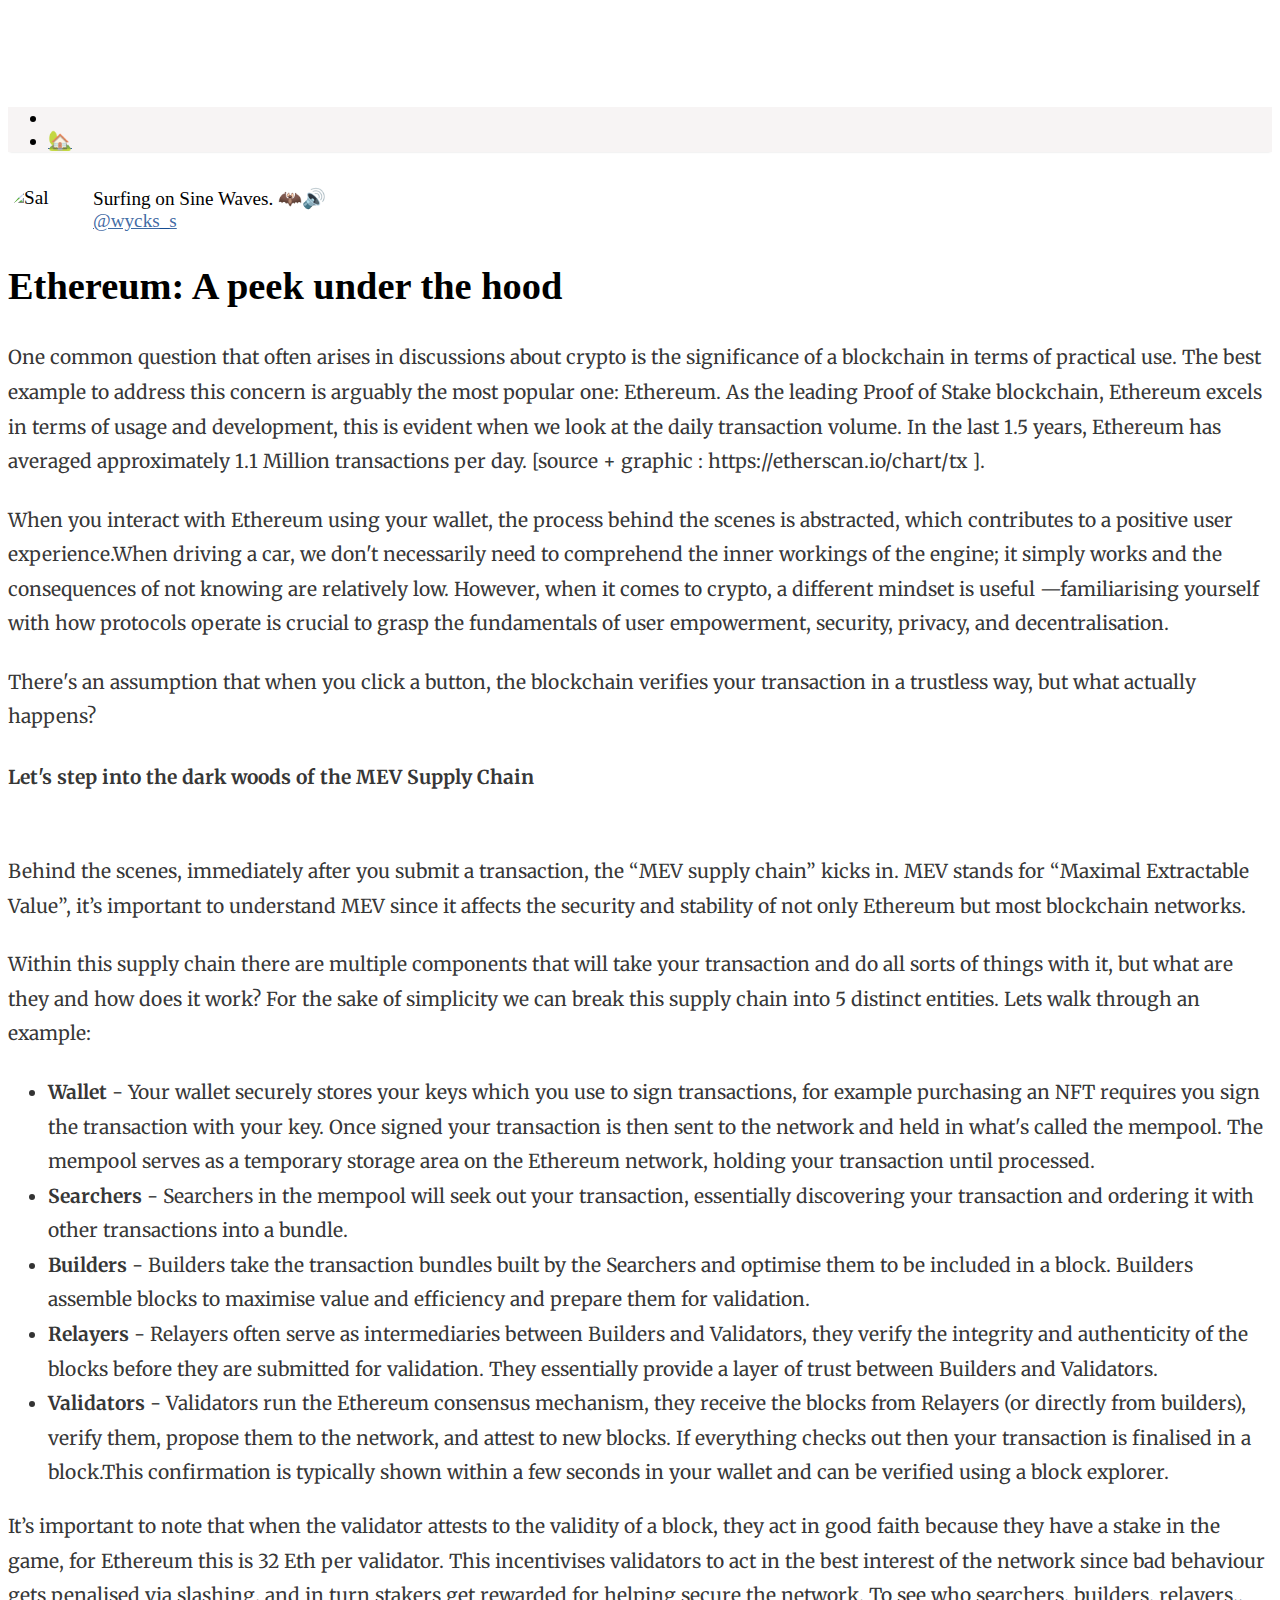
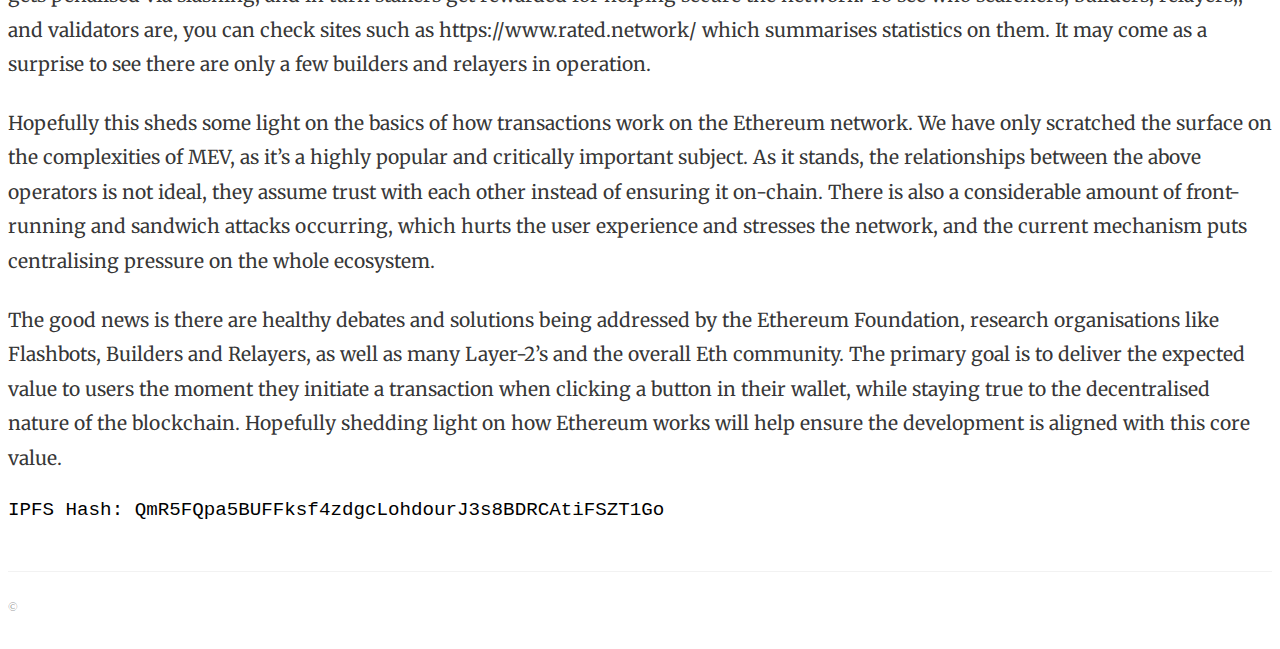
==== writing/ethereum-MEV.html @ a598f078 "Just Changes to files" ====
<!DOCTYPE html>
<html lang="en">
<head>
<meta charset="utf-8">
<meta name="viewport" content="width=device-width, initial-scale=1, shrink-to-fit=no">
<meta name="description" content="">
<meta name="author" content="">
<link rel="icon" href="../assets/img/favicon.ico">
<title>Eth MEV page</title>
<!-- Bootstrap core CSS -->
<link href="../assets/css/bootstrap.min.css" rel="stylesheet">
<!-- Fonts -->
<link href="../assets/css/font-awesome.css" rel="stylesheet">
<link href="https://fonts.googleapis.com/css?family=Righteous%7CMerriweather:300,300i,400,400i,700,700i" rel="stylesheet">
<!-- Custom styles for this template -->
<link href="../assets/css/mediumish.css" rel="stylesheet">
</head>
<body>

<!-- Begin Nav
================================================== -->
<nav class="navbar navbar-toggleable-md navbar-light bg-white fixed-top mediumnavigation">
<div class="container">
	<!-- Begin Logo -->
	<!-- End Logo -->
	<div>
		<!-- Begin Menu -->
		<ul class="navbar-nav">
			<li>
				<li><a href="#">🏡</a></li>
			</li>
		</ul>
		<!-- End Menu -->
	</div>
</div>
</nav>
<!-- End Nav
================================================== -->

<!-- Begin Article
================================================== -->
<div class="container">
	<div class="row">
		<!-- Begin Fixed Left Share -->
		<div class="col-md-2 col-xs-12">
			<div class="share">
			</div>
		</div>
		<!-- End Fixed Left Share -->
		<!-- Begin Post -->
		<div class="col-md-8 col-md-offset-2 col-xs-12">
			<div class="mainheading">

				<!-- Begin Top Meta -->
				<div class="row post-top-meta">
					<div class="col-md-2">
						<img class="author-thumb" src="../assets/img/toot.jpg" alt="Sal">
					</div>
					<div class="col-md-10">
						<a class="link-dark"></a> Surfing on Sine Waves. 🦇🔊
						<br>
						<a href="https://twitter.com/wycks_s" >@wycks_s</a>
					</div>
				</div>
				<!-- End Top Meta -->
				<h1 class="posttitle">Ethereum: A peek under the hood</h1>
			</div>

			<!-- Begin Post Content -->
			<div class="article-post">

				<p>One common question that often arises in discussions about crypto is the significance of a blockchain in terms of practical use. The best example to address this concern is arguably the most popular one: Ethereum. As the leading Proof of Stake blockchain, Ethereum excels in terms of usage and development, this is evident when we look at the daily transaction volume. In the last 1.5 years, Ethereum has averaged  approximately 1.1 Million transactions per day. [source + graphic : https://etherscan.io/chart/tx ]. </p>

				<p>
					When you interact with Ethereum using your wallet, the process behind the scenes is abstracted, which contributes to a positive user experience.When driving a car, we don't necessarily need to comprehend the inner workings of the engine; it simply works and the consequences of not knowing are relatively low. However, when it comes to crypto, a different mindset is useful —familiarising yourself with how protocols operate is crucial to grasp the fundamentals of user empowerment, security, privacy, and decentralisation.
				</p>
				<p>There's an assumption that when you click a button, the blockchain verifies your transaction in a trustless way, but what actually happens?</p>

				<h4>Let's step into the dark woods of the MEV Supply Chain</h4>
				<br>
				<p>Behind the scenes, immediately after you submit a transaction, the “MEV supply chain” kicks in. MEV stands for “Maximal Extractable Value”, it’s important to understand MEV since it affects the security and stability of not only Ethereum but most blockchain networks.</p>
				<p>Within this supply chain there are multiple components that will take your transaction and do all sorts of things with it, but what are they and how does it work? For the sake of simplicity we can break this supply chain into 5 distinct entities. Lets walk through an example:</p>
				<ul>
					<li><b>Wallet</b> - Your wallet securely stores your keys which you use to sign transactions, for example purchasing an NFT requires you sign the transaction with your key. Once signed your transaction is then sent to the network and held in what's called the mempool. The mempool serves as a temporary storage area on the Ethereum network, holding your transaction until processed.</li>
					<li><b>Searchers</b> - Searchers in the mempool will seek out your transaction, essentially discovering your transaction and ordering it with other transactions into a bundle.</li>
					<li><b>Builders</b> - Builders take the transaction bundles built by the Searchers and optimise them to be included in a block. Builders assemble blocks to maximise value and efficiency and prepare them for validation.</li>
					<li><b>Relayers</b> - Relayers often serve as intermediaries between Builders and Validators, they verify the integrity and authenticity of the blocks before they are submitted for validation. They essentially provide a layer of trust between Builders and Validators.</li>
					<li><b>Validators</b> -  Validators run the Ethereum consensus mechanism, they receive the blocks from Relayers (or directly from builders), verify them, propose them to the network, and attest to new blocks. If everything checks out then your transaction is finalised in a block.This confirmation is typically shown within a few seconds in your wallet and can be verified using a block explorer.</li>
				</ul>
				<p>It’s important to note that when the validator attests to the validity of a block, they act in good faith because they have a stake in the game, for Ethereum this is 32 Eth per validator. This incentivises validators to act in the best interest of the network since bad behaviour gets penalised via slashing, and in turn stakers get rewarded for helping secure the network. To see who searchers, builders, relayers,, and validators are, you can check sites such as https://www.rated.network/ which summarises statistics on them. It may come as a surprise to see there are only a few builders and relayers in operation.</p>
				<p>Hopefully this sheds some light on the basics of how transactions work on the Ethereum network. We have only scratched the surface on the complexities of MEV, as it’s a highly popular and critically important subject. As it stands, the relationships between the above operators is not ideal, they assume trust with each other instead of ensuring it on-chain. There is also a considerable amount of front-running and sandwich attacks occurring, which hurts the user experience and stresses the network, and the current mechanism puts centralising pressure on the whole ecosystem.</p>
				<p>The good news is there are healthy debates and solutions being addressed by the Ethereum Foundation, research organisations like Flashbots, Builders and Relayers, as well as many Layer-2’s and the overall Eth community. The primary goal is to deliver the expected value to users the moment they initiate a transaction when clicking a button in their wallet, while staying true to the decentralised nature of the blockchain. Hopefully shedding light on how Ethereum works will help ensure the development is aligned with this core value.</p>


			</div>
			<!-- End Post Content -->
			<pre>IPFS Hash: QmR5FQpa5BUFFksf4zdgcLohdourJ3s8BDRCAtiFSZT1Go</pre>
		</div>
		<!-- End Post -->

	</div>
</div>
<!-- End Article
================================================== -->
<!-- Begin Footer
================================================== -->
<div class="container">
	<div class="footer">
		<p class="pull-left">
			 &copy;
		</p>
		<div class="clearfix">
		</div>
	</div>
</div>
<!-- End Footer
================================================== -->
</body>
</html>
---- assets/css/mediumish.css ----
body {
	padding-top:5rem;
	font-size: 1.2rem !important;
}
.mainheading {
	padding:1rem 0rem;
}

.arrowthing{
color: grey;
}
a {
	color: rgb(12 69 141 / 80%);
}
a:hover {
	transition:all 0.2s;
	color: rgb(12 69 141) !important;
}
.mediumnavigation {
	background:rgb(247 244 244 / 97%);
	box-shadow:0 2px 2px -2px rgba(0,0,0,.15);
}

.article-post a{
	color: rgb(58 150 221);
}

section {
	margin-bottom:20px;
}
.section-title h2 {
	border-bottom:1px solid rgba(0,0,0,.15);
	margin-bottom:25px;
	font-weight:700;
	font-size:1.4rem;
	margin-bottom:27px;
}
.section-title span {
	border-bottom:1px solid rgba(0,0,0,.44);
	display:inline-block;
	padding-bottom:20px;
	margin-bottom:-1px;
}
@media (min-width:576px) {
	.card-columns.listfeaturedtag {
		-webkit-column-count:2;
		-moz-column-count:2;
		column-count:2;
	}
}
@media (min-width:992px) {
	.navbar-toggleable-md .navbar-nav .nav-link {
		padding-right:.7rem;
		padding-left:.7rem;
	}
}
.card-columns .card {
	margin-bottom:20px;
}
.listfeaturedtag .wrapthumbnail {
	height:258px;
	flex:0 0 auto;
}
.listfeaturedtag .card {
	border:1px solid rgba(0,0,0,.1);
	border-radius:2px;
	height:260px;
	padding-left:0;
	margin-bottom:15px;
}
.listfeaturedtag .thumbnail {
	background-size:cover;
	height:100%;
	display:block;
	background-position:38% 22% !important;
	background-origin:border-box!important;
	border-top-left-radius:2px;
}
.listfeaturedtag .card-block {
	padding-left:0;
}
.listfeaturedtag h2.card-title,.listrecent h2.card-title {
	font-size:1.3rem;
	font-weight:700;
	line-height: 1.25;
}
.listfeaturedtag h2.card-title a,.listrecent h2.card-title a {
	color:rgba(0,0,0,.8);
}
.listfeaturedtag h2.card-title a:hover,.listrecent h2.card-title a:hover {
	color:rgba(0,0,0,.6);
	text-decoration:none;
}
.listfeaturedtag h4.card-text,.listrecent h4.card-text {
	color:rgba(0,0,0,.44);
	font-size:0.95rem;
	line-height:1.4;
	font-weight:400;
}
.listfeaturedtag .wrapfooter {
	position:absolute;
	bottom:20px;
	font-size:12px;
	display:block;
	width:85%;
}
.listrecent .wrapfooter {
	font-size:12px;
	margin-top:30px;
}
.author-thumb {
	width:40px;
	height:40px;
	float:left;
	margin-right:13px;
	border-radius:100%;
}
.post-top-meta {
	margin-bottom:2rem;
}
.post-top-meta .author-thumb {
	width:72px;
	height:72px;
}
.post-top-meta.authorpage .author-thumb {
	margin-top:40px;
}
.post-top-meta span {
	font-size:0.9rem;
	color:rgba(0,0,0,.44);
	display:inline-block;
}
.post-top-meta .author-description {
	margin-bottom:5px;
	margin-top:5px;
	font-size:0.95rem;
}
.author-meta {
	flex:1 1 auto;
	white-space:nowrap!important;
	text-overflow:ellipsis!important;
	overflow:hidden!important;
}
span.post-name,span.post-date,span.author-meta {
	display:inline-block;
}
span.post-date,span.post-read {
	color:rgba(0,0,0,.44);
}
span.post-read-more {
	align-items:center;
	display:inline-block;
	float:right;
	margin-top:8px;
}
span.post-read-more a {
	color:rgba(0,0,0,.44);
}
span.post-name a,span.post-read-more a:hover {
	color:rgba(0,0,0,.8);
}
.dot:after {
	content:"·";
	margin-left:3px;
	margin-right:3px;
}
.mediumnavigation .form-control {
	font-size:0.8rem;
	border-radius:30px;
	overflow:hidden;
	border:1px solid rgba(0,0,0,0.04);
}
.mediumnavigation .form-inline {
	margin-left:15px;
}
.mediumnavigation .form-inline .btn {
	margin-left:-50px;
	border:0;
	border-radius:30px;
	cursor:pointer;
}
.mediumnavigation .form-inline .btn:hover,.mediumnavigation .form-inline .btn:active {
	background:transparent;
	color:green;
}
.mediumnavigation .navbar-brand {
	font-weight:500;
}
.mediumnavigation .dropdown-menu {
	border:1px solid rgba(0,0,0,0.08);
	margin:.5rem 0 0;
}
.mediumnavigation .nav-item,.dropdown-menu {
	font-size:0.9rem;
}
.mediumnavigation .search-icon {
	margin-left:-40px;
	display:inline-block;
	margin-top:3px;
	cursor:pointer;
}
.mediumnavigation .navbar-brand img {
	max-height:30px;
	margin-right:5px;
}
.mainheading h1.sitetitle {
	font-family:Righteous;
}
.mainheading h1.posttitle {
	font-weight:700;
	margin-bottom:1rem;
}
.footer {
	border-top:1px solid rgba(0,0,0,.05)!important;
	padding-top:15px;
	padding-bottom:12px;
	font-size:0.8rem;
	color:rgba(0,0,0,.44);
	margin-top:50px;
}
.link-dark {
	color:rgba(0,0,0,.8);
}
.article-post {
	font-family:Merriweather;
	font-size:1.2rem;
	line-height:1.8;
	color:rgba(0,0,0,.8);
}
blockquote {
	border-left:4px solid #f7630c;
	padding:0 20px;
	font-style:italic;
	color:rgba(0,0,0,.5);
}
.article-post p,.article-post blockquote {
	margin:0 0 1.5rem 0;
}
.featured-image {
	display:block;
	margin:0px auto;
	margin-bottom:1.5rem;
}
.share {
	text-align:center;
	margin-top:20px;
}
.share p {
	margin-bottom:10px;
	font-size:0.95rem;
}
.share {
	display:none;
}
.share ul li {
	display:inline-block;
	margin-bottom:5px;
}
.share ul {
	padding-left:0;
	margin-left:0;
}
.svgIcon {
	vertical-align:middle;
}
@media (min-width:1024px) {
	.share {
		position:fixed;
		display:block;
	}
	.share ul li {
		display:block;
	}
}
@media (max-width:999px) {
	.listfeaturedtag .wrapthumbnail, .listfeaturedtag .col-md-7 {
		width:100%;
		max-width:100%;
		-webkit-box-flex: 0;
		-webkit-flex: 100%;
		-ms-flex: 100%;
		flex: 100%;
	}
	.listfeaturedtag .wrapthumbnail {
		height:250px;
	}
	.listfeaturedtag .card {
		height:auto;
	}
	.listfeaturedtag .wrapfooter {
		position:relative;
		margin-top:30px;
	}
	.listfeaturedtag .card-block {
		padding:20px;
	}
}
@media (max-width:1024px) {
	.post-top-meta .col-md-10 {
		text-align:center;
	}
}
@media (max-width:767px) {
	.post-top-meta.authorpage {
		text-align:center;
	}
}
.share,.share a {
	color:rgba(0,0,0,.44);
	fill:rgba(0,0,0,.44);
}
.graybg {
	background-color:#fafafa;
	padding:40px 0 46px;
	position:relative;
}
.listrelated .card {
	box-shadow:0 1px 7px rgba(0,0,0,.05);
	border:0;
}
.card {
	border-radius:4px;
}
.card .img-thumb {
	border-top-right-radius:4px;
	border-top-left-radius:4px;
}
ul.tags {
	list-style:none;
	padding-left:0;
	margin:0 0 3rem 0;
}
ul.tags li {
	display:inline-block;
	font-size:0.9rem;
}
ul.tags li a {
	background:rgba(0,0,0,.05);
	color:rgba(0,0,0,.6);
	border-radius:3px;
	padding:5px 10px;
}
ul.tags li a:hover {
	background:rgba(0,0,0,.07);
	text-decoration:none;
}
.margtop3rem {
	margin-top: 3rem;
}
.sep {
	height:1px;
	width:20px;
	background:#999;
	margin:0px auto;
	margin-bottom:1.2rem;
}
.btn.follow {
	border-color:	#1DA1F2;
	color:	#1DA1F2;
	padding:3px 10px;
	text-align:center;
	border-radius:999em;
	font-size:0.85rem;
	display:inline-block;
}
.btn.subscribe {
	background-color:#1C9963;
	border-color:#1C9963;
	color:rgba(255,255,255,1);
	fill:rgba(255,255,255,1);
	border-radius:30px;
	font-size:0.85rem;
	margin-left:10px;
	font-weight:600;
	text-transform:uppercase;
}
.post-top-meta .btn.follow {
	margin-left:5px;
	margin-top:-4px;
}
.alertbar {
	box-shadow:0 -3px 10px 0 rgba(0,0,0,.0785);
	position:fixed;
	bottom:0;
	left:0;
	background-color:#fff;
	width:100%;
	padding:14px 0;
	z-index:1;
}
.form-control::-webkit-input-placeholder {
	color: rgba(0,0,0,.5);
}
.form-control:-moz-placeholder {
	color: rgba(0,0,0,.5);
}
.form-control::-moz-placeholder {
	color: rgba(0,0,0,.5);
}
.form-control:-ms-input-placeholder {
	color: rgba(0,0,0,.5);
}
.form-control::-ms-input-placeholder {
	color: rgba(0,0,0,.5);
}
.authorpage h1 {
	font-weight:700;
	font-size:30px;
}
.post-top-meta.authorpage .author-thumb {
	float:none;
}
.authorpage .author-description {
	font-size:1rem;
	color:rgba(0,0,0,.6);
}
.post-top-meta.authorpage .btn.follow {
	padding:7px 20px;
	margin-top:10px;
	margin-left:0;
	font-size:0.9rem;
}
.graybg.authorpage {
	border-top:1px solid #f0f0f0;
}
.authorpostbox {
	width:760px;
	margin:0px auto;
	margin-bottom:1.5rem;
	max-width:100%;
}
.authorpostbox .img-thumb {
	width:100%;
}
.sociallinks {
	margin:1rem 0;
}
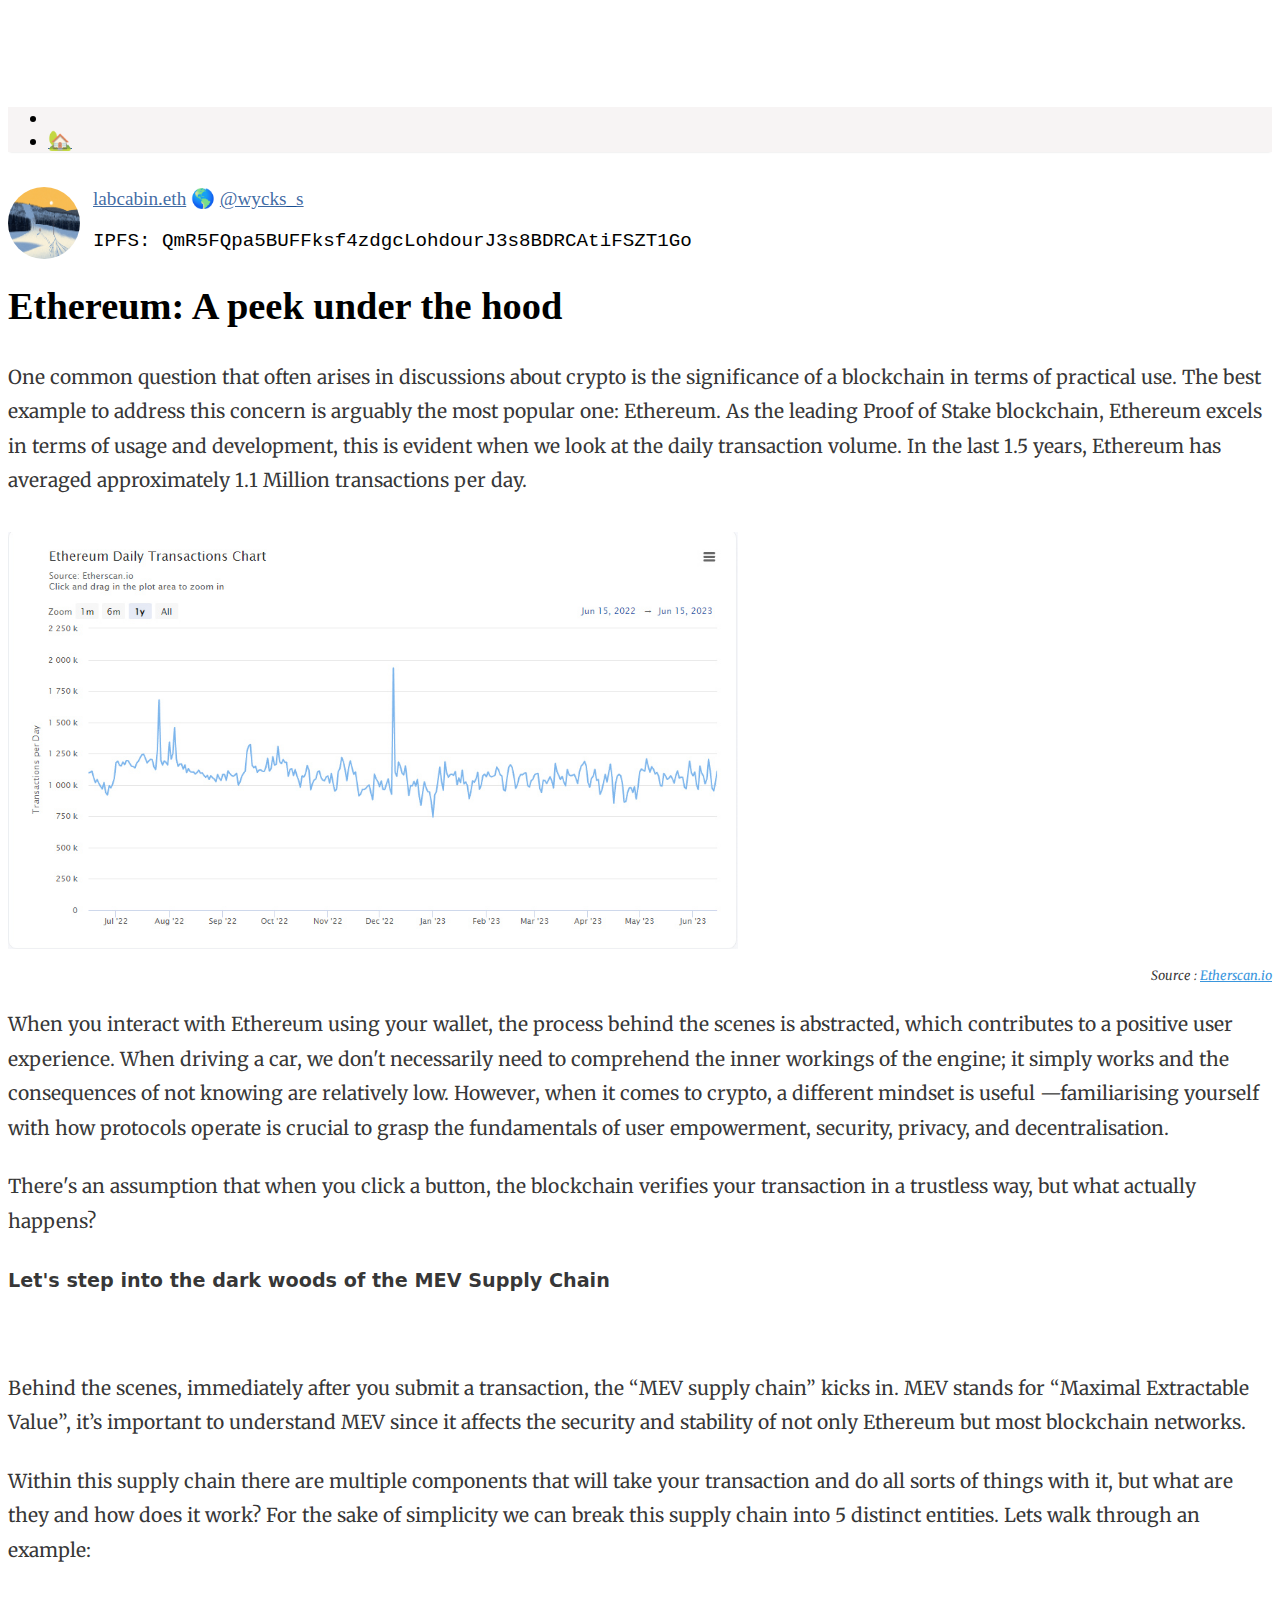
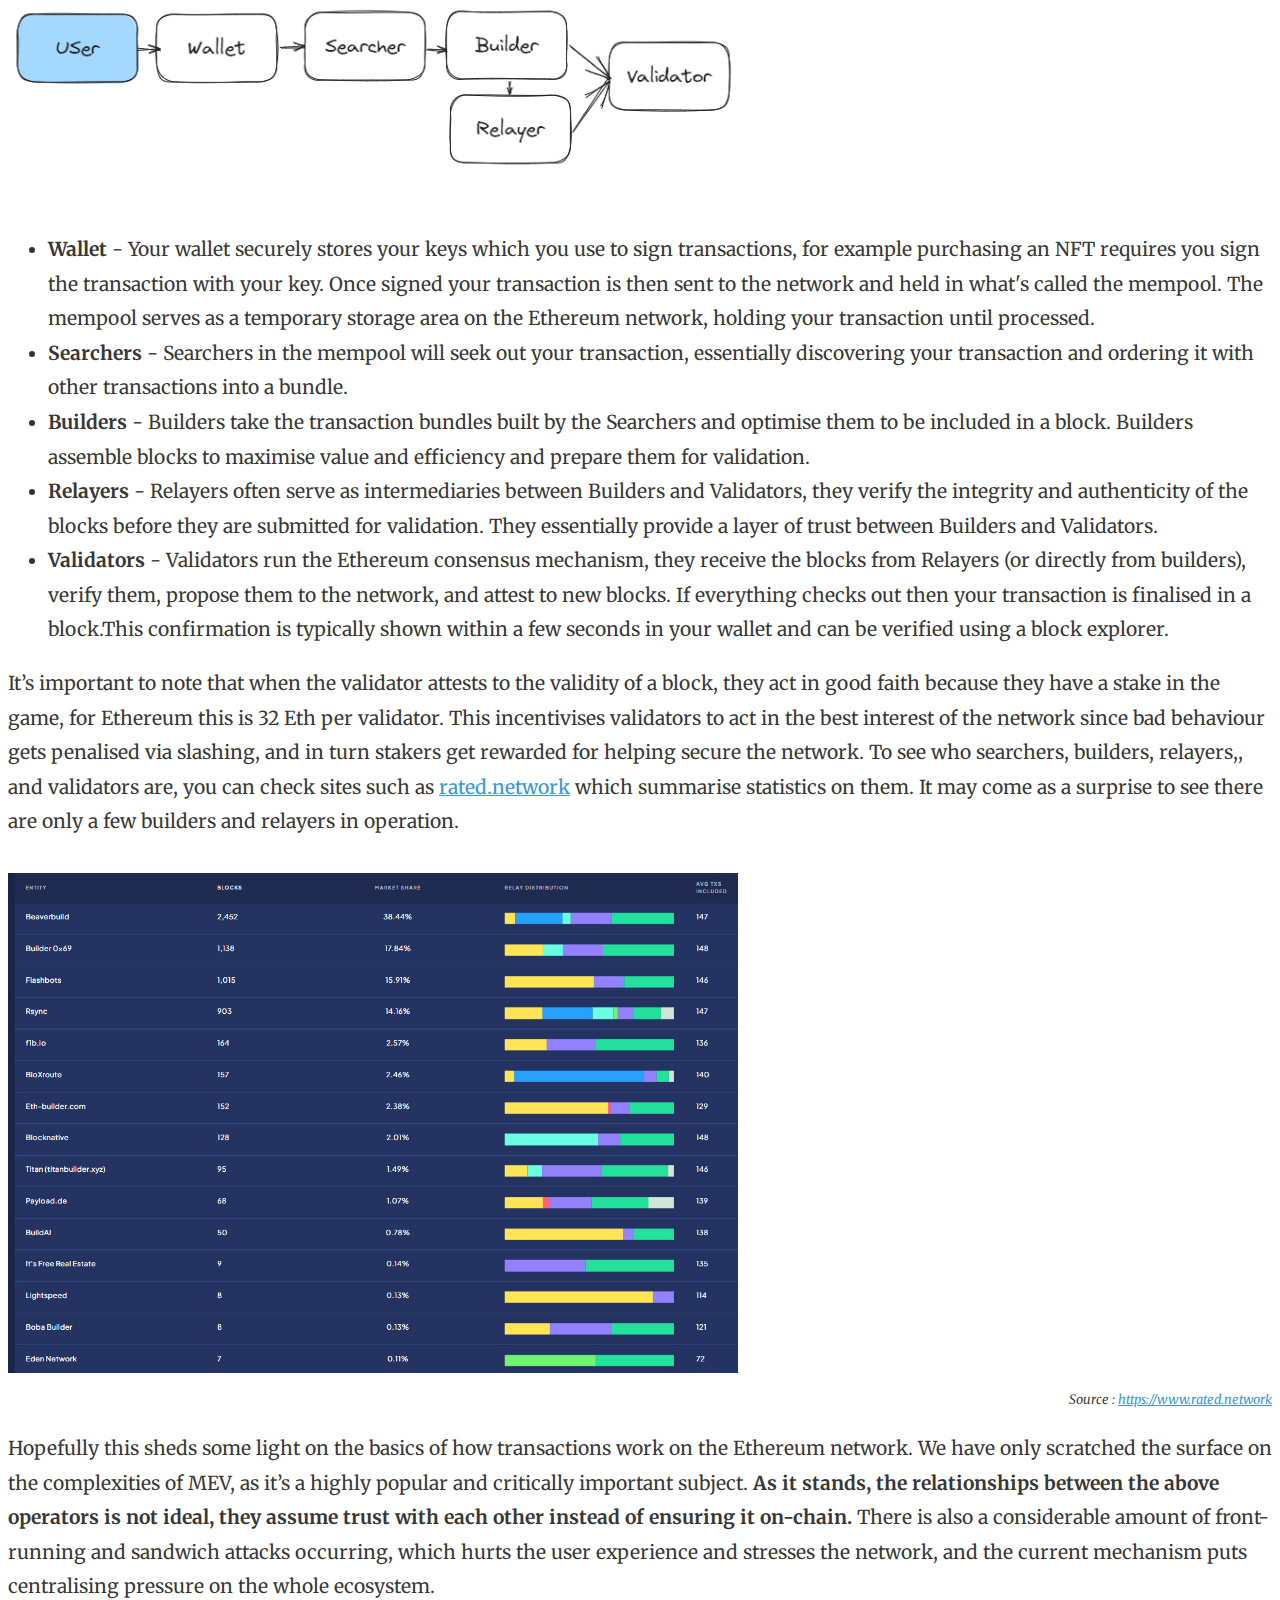
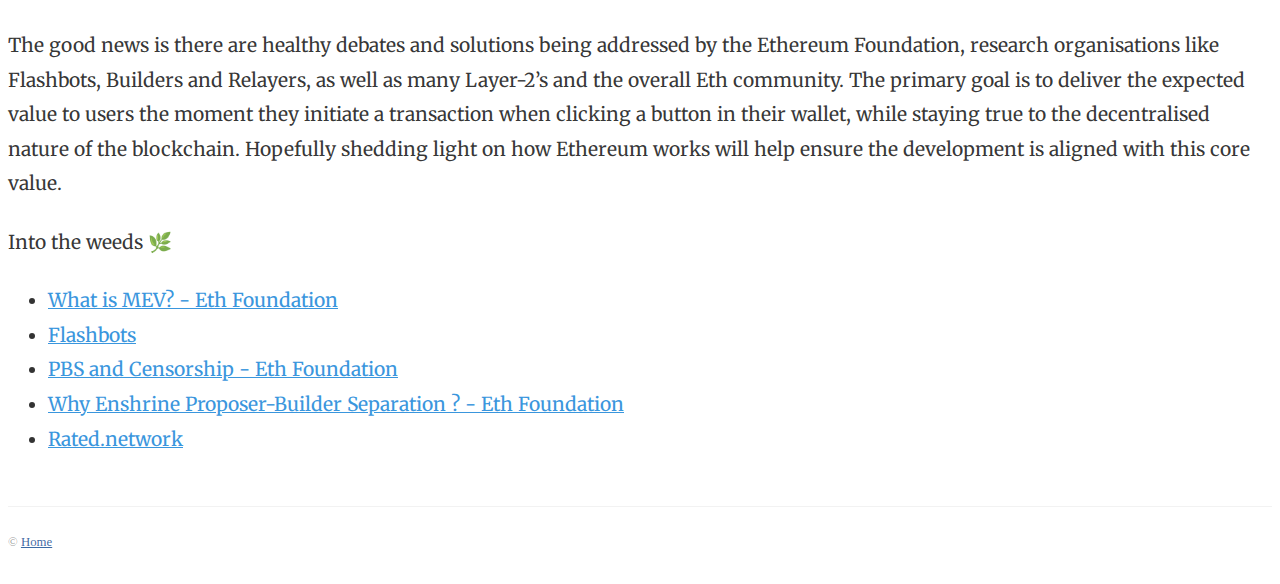
==== commit 0b3dd8d6: "How is this built" ====
--- a/writing/ethereum-MEV.html
+++ b/writing/ethereum-MEV.html
@@ -5,8 +5,8 @@
 <meta name="viewport" content="width=device-width, initial-scale=1, shrink-to-fit=no">
 <meta name="description" content="">
 <meta name="author" content="">
-<link rel="icon" href="../assets/img/favicon.ico">
-<title>Eth MEV page</title>
+<link rel="icon" href="../assets/img/favicon.png">
+<title>Labcabin.eth - ✍️ MEV </title>
 <!-- Bootstrap core CSS -->
 <link href="../assets/css/bootstrap.min.css" rel="stylesheet">
 <!-- Fonts -->
@@ -27,7 +27,7 @@
 		<!-- Begin Menu -->
 		<ul class="navbar-nav">
 			<li>
-				<li><a href="#">🏡</a></li>
+				<li><a href="../index.html">🏡</a></li>
 			</li>
 		</ul>
 		<!-- End Menu -->
@@ -54,12 +54,11 @@
 				<!-- Begin Top Meta -->
 				<div class="row post-top-meta">
 					<div class="col-md-2">
-						<img class="author-thumb" src="../assets/img/toot.jpg" alt="Sal">
+						<img class="author-thumb" src="../assets/img/avatar.jpg" alt="Sal">
 					</div>
 					<div class="col-md-10">
-						<a class="link-dark"></a> Surfing on Sine Waves. 🦇🔊
-						<br>
-						<a href="https://twitter.com/wycks_s" >@wycks_s</a>
+						<a href="https://twitter.com/wycks_s" >labcabin.eth</a> 🌎 <a href="https://twitter.com/wycks_s" >@wycks_s</a>  
+						<pre>IPFS: QmR5FQpa5BUFFksf4zdgcLohdourJ3s8BDRCAtiFSZT1Go</pre>
 					</div>
 				</div>
 				<!-- End Top Meta -->
@@ -69,10 +68,13 @@
 			<!-- Begin Post Content -->
 			<div class="article-post">
 
-				<p>One common question that often arises in discussions about crypto is the significance of a blockchain in terms of practical use. The best example to address this concern is arguably the most popular one: Ethereum. As the leading Proof of Stake blockchain, Ethereum excels in terms of usage and development, this is evident when we look at the daily transaction volume. In the last 1.5 years, Ethereum has averaged  approximately 1.1 Million transactions per day. [source + graphic : https://etherscan.io/chart/tx ]. </p>
+				<p>One common question that often arises in discussions about crypto is the significance of a blockchain in terms of practical use. The best example to address this concern is arguably the most popular one: Ethereum. As the leading Proof of Stake blockchain, Ethereum excels in terms of usage and development, this is evident when we look at the daily transaction volume. In the last 1.5 years, Ethereum has averaged  approximately 1.1 Million transactions per day. </p>
+
+				<img src="img/eth-mev-daily.jpg">
+				<div class="source"> Source : <a href="https://etherscan.io/">Etherscan.io</a></div>   
 
 				<p>
-					When you interact with Ethereum using your wallet, the process behind the scenes is abstracted, which contributes to a positive user experience.When driving a car, we don't necessarily need to comprehend the inner workings of the engine; it simply works and the consequences of not knowing are relatively low. However, when it comes to crypto, a different mindset is useful —familiarising yourself with how protocols operate is crucial to grasp the fundamentals of user empowerment, security, privacy, and decentralisation.
+					When you interact with Ethereum using your wallet, the process behind the scenes is abstracted, which contributes to a positive user experience. When driving a car, we don't necessarily need to comprehend the inner workings of the engine; it simply works and the consequences of not knowing are relatively low. However, when it comes to crypto, a different mindset is useful —familiarising yourself with how protocols operate is crucial to grasp the fundamentals of user empowerment, security, privacy, and decentralisation.
 				</p>
 				<p>There's an assumption that when you click a button, the blockchain verifies your transaction in a trustless way, but what actually happens?</p>
 
@@ -80,6 +82,9 @@
 				<br>
 				<p>Behind the scenes, immediately after you submit a transaction, the “MEV supply chain” kicks in. MEV stands for “Maximal Extractable Value”, it’s important to understand MEV since it affects the security and stability of not only Ethereum but most blockchain networks.</p>
 				<p>Within this supply chain there are multiple components that will take your transaction and do all sorts of things with it, but what are they and how does it work? For the sake of simplicity we can break this supply chain into 5 distinct entities. Lets walk through an example:</p>
+
+				<img src="img/mev-supply-chain.png">
+
 				<ul>
 					<li><b>Wallet</b> - Your wallet securely stores your keys which you use to sign transactions, for example purchasing an NFT requires you sign the transaction with your key. Once signed your transaction is then sent to the network and held in what's called the mempool. The mempool serves as a temporary storage area on the Ethereum network, holding your transaction until processed.</li>
 					<li><b>Searchers</b> - Searchers in the mempool will seek out your transaction, essentially discovering your transaction and ordering it with other transactions into a bundle.</li>
@@ -87,14 +92,24 @@
 					<li><b>Relayers</b> - Relayers often serve as intermediaries between Builders and Validators, they verify the integrity and authenticity of the blocks before they are submitted for validation. They essentially provide a layer of trust between Builders and Validators.</li>
 					<li><b>Validators</b> -  Validators run the Ethereum consensus mechanism, they receive the blocks from Relayers (or directly from builders), verify them, propose them to the network, and attest to new blocks. If everything checks out then your transaction is finalised in a block.This confirmation is typically shown within a few seconds in your wallet and can be verified using a block explorer.</li>
 				</ul>
-				<p>It’s important to note that when the validator attests to the validity of a block, they act in good faith because they have a stake in the game, for Ethereum this is 32 Eth per validator. This incentivises validators to act in the best interest of the network since bad behaviour gets penalised via slashing, and in turn stakers get rewarded for helping secure the network. To see who searchers, builders, relayers,, and validators are, you can check sites such as https://www.rated.network/ which summarises statistics on them. It may come as a surprise to see there are only a few builders and relayers in operation.</p>
-				<p>Hopefully this sheds some light on the basics of how transactions work on the Ethereum network. We have only scratched the surface on the complexities of MEV, as it’s a highly popular and critically important subject. As it stands, the relationships between the above operators is not ideal, they assume trust with each other instead of ensuring it on-chain. There is also a considerable amount of front-running and sandwich attacks occurring, which hurts the user experience and stresses the network, and the current mechanism puts centralising pressure on the whole ecosystem.</p>
+				<p>It’s important to note that when the validator attests to the validity of a block, they act in good faith because they have a stake in the game, for Ethereum this is 32 Eth per validator. This incentivises validators to act in the best interest of the network since bad behaviour gets penalised via slashing, and in turn stakers get rewarded for helping secure the network. To see who searchers, builders, relayers,, and validators are, you can check sites such as <a href="https://www.rated.network">rated.network</a> which summarise statistics on them. It may come as a surprise to see there are only a few builders and relayers in operation.</p>
+				<img src="img/builder.jpg">
+				<div class="source"> Source : <a href="https://www.rated.network">https://www.rated.network</a></div>   
+				<p>Hopefully this sheds some light on the basics of how transactions work on the Ethereum network. We have only scratched the surface on the complexities of MEV, as it’s a highly popular and critically important subject.<b> As it stands, the relationships between the above operators is not ideal, they assume trust with each other instead of ensuring it on-chain.</b> There is also a considerable amount of front-running and sandwich attacks occurring, which hurts the user experience and stresses the network, and the current mechanism puts centralising pressure on the whole ecosystem.</p>
 				<p>The good news is there are healthy debates and solutions being addressed by the Ethereum Foundation, research organisations like Flashbots, Builders and Relayers, as well as many Layer-2’s and the overall Eth community. The primary goal is to deliver the expected value to users the moment they initiate a transaction when clicking a button in their wallet, while staying true to the decentralised nature of the blockchain. Hopefully shedding light on how Ethereum works will help ensure the development is aligned with this core value.</p>
 
+				<p>Into the weeds 🌿</p>
+				
+				<ul>
+					<li><a href="https://ethereum.org/en/developers/docs/mev/">What is MEV? - Eth Foundation</a></li>
+					<li><a href="https://collective.flashbots.net/">Flashbots</a></li>
+					<li><a href="https://notes.ethereum.org/@vbuterin/pbs_censorship_resistance">PBS and Censorship - Eth Foundation</a></li>
+					<li><a href="https://ethresear.ch/t/why-enshrine-proposer-builder-separation-a-viable-path-to-epbs/15710">Why Enshrine Proposer-Builder Separation ? - Eth Foundation</a></li>
+					<li><a href="https://www.rated.network">Rated.network</a></li>
+				</ul>	
 
 			</div>
 			<!-- End Post Content -->
-			<pre>IPFS Hash: QmR5FQpa5BUFFksf4zdgcLohdourJ3s8BDRCAtiFSZT1Go</pre>
 		</div>
 		<!-- End Post -->
 
@@ -107,7 +122,7 @@
 <div class="container">
 	<div class="footer">
 		<p class="pull-left">
-			 &copy;
+			 &copy; <a href="../index.html">Home</a>
 		</p>
 		<div class="clearfix">
 		</div>
--- a/assets/css/mediumish.css
+++ b/assets/css/mediumish.css
@@ -24,6 +24,25 @@
 
 .article-post a{
 	color: rgb(58 150 221);
+}
+
+.article-post img{
+	max-width:730px;
+	padding-top: 10px;
+	padding-bottom: 30px;
+}
+
+h4{
+	font-family: -apple-system,system-ui,BlinkMacSystemFont,"Segoe UI",Roboto,"Helvetica Neue",Arial,sans-serif;
+    padding-bottom: 12px;
+}
+
+.source{
+	font-size: 0.8rem;
+	margin-top: -25px;
+	text-align: right;
+	padding-bottom: 20px;
+	font-style: italic;
 }
 
 section {
